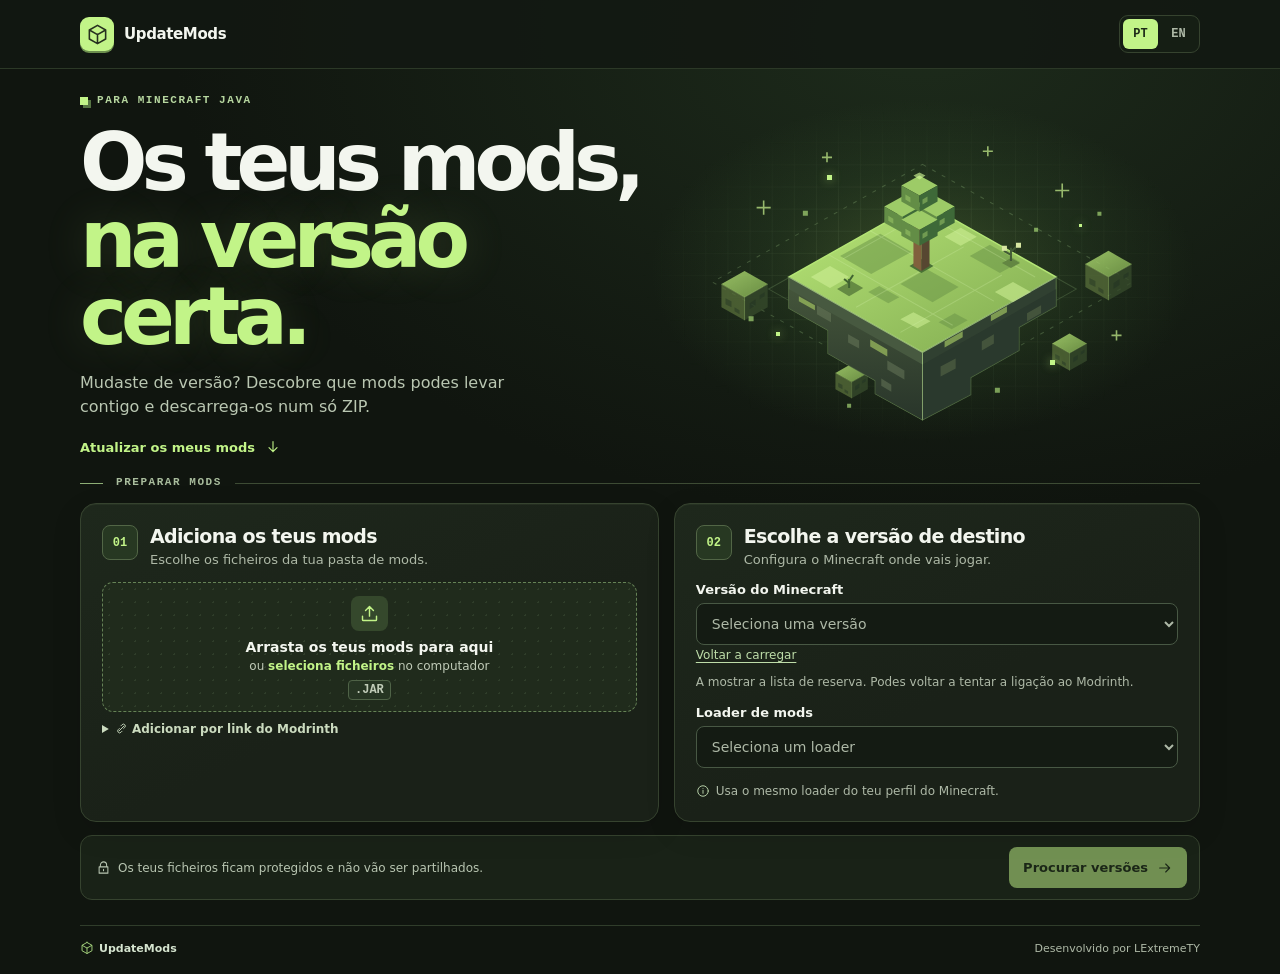
==== index.html @ 9bb4debc "First commit" ====
<!doctype html>
<html lang="pt-PT">
<head>
  <meta charset="utf-8">
  <meta name="viewport" content="width=device-width, initial-scale=1">
  <meta name="theme-color" content="#10150f">
  <meta name="description" data-i18n-content="description" content="Encontra os teus mods de Minecraft Java na versão certa e descarrega tudo num ZIP.">
  <title>UpdateMods — Minecraft Java</title>
  <link rel="icon" href="./assets/favicon.svg" type="image/svg+xml">
  <link rel="stylesheet" href="./assets/styles.css">
  <script type="module" src="./assets/app.js"></script>
</head>
<body>
  <svg xmlns="http://www.w3.org/2000/svg" class="symbols" aria-hidden="true">
    <symbol id="i-cube" viewBox="0 0 24 24"><path d="m12 2.5 8.5 4.8v9.4L12 21.5l-8.5-4.8V7.3L12 2.5ZM4 7.6l8 4.5 8-4.5m-8 4.5v9.1"/></symbol>
    <symbol id="i-upload" viewBox="0 0 24 24"><path d="M12 15V4M7.5 8.5 12 4l4.5 4.5M4 15v4a1 1 0 0 0 1 1h14a1 1 0 0 0 1-1v-4"/></symbol>
    <symbol id="i-arrow" viewBox="0 0 24 24"><path d="M4 12h15m-6-6 6 6-6 6"/></symbol>
    <symbol id="i-download" viewBox="0 0 24 24"><path d="M12 4v11m-4.5-4.5L12 15l4.5-4.5M4 16v3a1 1 0 0 0 1 1h14a1 1 0 0 0 1-1v-3"/></symbol>
    <symbol id="i-lock" viewBox="0 0 24 24"><path d="M7 11V8a5 5 0 0 1 10 0v3M5 11h14v10H5zm7 4v2"/></symbol>
    <symbol id="i-link" viewBox="0 0 24 24"><path d="m9.5 14.5 5-5m-7 7 2-2m5-5 2-2M8 12l-2 2a3.5 3.5 0 0 0 5 5l2-2m-2-10 2-2a3.5 3.5 0 0 1 5 5l-2 2"/></symbol>
    <symbol id="i-close" viewBox="0 0 24 24"><path d="m6 6 12 12M18 6 6 18"/></symbol>
    <symbol id="i-info" viewBox="0 0 24 24"><circle cx="12" cy="12" r="9"/><path d="M12 11v5m0-8h.01"/></symbol>
  </svg>

  <header class="topbar">
    <div class="wrap topbar-inner">
      <a class="brand" href="./">
        <span class="brand-icon"><svg class="icon" aria-hidden="true"><use href="#i-cube"/></svg></span>
        <span>UpdateMods</span>
      </a>
      <div class="language-switch" role="group" data-i18n-label="language" aria-label="Idioma">
        <button type="button" data-language="pt" lang="pt-PT" aria-label="Português" aria-pressed="true">PT</button>
        <button type="button" data-language="en" lang="en" aria-label="English" aria-pressed="false">EN</button>
      </div>
    </div>
  </header>

  <main class="wrap">
    <section class="hero" aria-labelledby="page-title">
      <div class="hero-copy">
        <p class="overline"><span class="pixel"></span> <span data-i18n="heroTag">PARA MINECRAFT JAVA</span></p>
        <h1 id="page-title"><span data-i18n="heroLineOne">Os teus mods,</span><br><em data-i18n="heroLineTwo">na versão certa.</em></h1>
        <p class="intro" data-i18n="intro">Mudaste de versão? Descobre que mods podes levar contigo e descarrega-os num só ZIP.</p>
        <a class="hero-link" href="#workspace"><span data-i18n="heroAction">Atualizar os meus mods</span> <svg class="icon" aria-hidden="true"><use href="#i-arrow"/></svg></a>
      </div>
      <div class="hero-art" aria-hidden="true">
        <img src="./assets/terrain.svg" alt="" width="568" height="348" fetchpriority="high">
        <span class="spark spark-a"></span>
        <span class="spark spark-b"></span>
        <span class="spark spark-c"></span>
        <span class="spark spark-d"></span>
      </div>
    </section>

    <form id="resolver" class="workspace" data-i18n-label="setupAria" aria-label="Configurar pesquisa de mods">
      <div class="section-label" id="workspace"><span class="rail"></span><span data-i18n="setupLabel">PREPARAR MODS</span><span class="rail"></span></div>
      <div class="form-grid">
        <section class="panel" aria-labelledby="files-heading">
          <header class="step-header">
            <span class="step-number" aria-hidden="true">01</span>
            <div><h2 id="files-heading" data-i18n="addMods">Adiciona os teus mods</h2><p data-i18n="addDescription">Escolhe os ficheiros da tua pasta de mods.</p></div>
          </header>
          <label id="drop" class="drop" for="files">
            <span class="drop-icon"><svg class="icon" aria-hidden="true"><use href="#i-upload"/></svg></span>
            <strong data-i18n="dragFiles">Arrasta os teus mods para aqui</strong>
            <span><span data-i18n="or">ou</span> <b data-i18n="selectFiles">seleciona ficheiros</b> <span data-i18n="onComputer">no computador</span></span>
            <span class="file-type">.JAR</span>
          </label>
          <input id="files" class="sr-only" type="file" accept=".jar" multiple>
          <details class="add-project">
            <summary><svg class="icon" aria-hidden="true"><use href="#i-link"/></svg> <span data-i18n="addByLink">Adicionar por link do Modrinth</span></summary>
            <div class="link-entry">
              <input id="project-input" type="text" data-i18n-label="projectInput" aria-label="Link ou nome curto do mod no Modrinth" placeholder="modrinth.com/mod/sodium" autocomplete="off">
              <button id="add-project" class="button secondary compact" type="button" data-i18n="add">Adicionar</button>
            </div>
          </details>
          <div id="selection" class="selection" hidden>
            <div class="selection-head"><strong id="selection-count"></strong><button id="clear" class="text-button" type="button" data-i18n="clear">Limpar tudo</button></div>
            <ul id="selection-list" class="selection-list"></ul>
          </div>
          <p id="file-note" class="notice" role="status" hidden></p>
        </section>

        <section class="panel" aria-labelledby="target-heading">
          <header class="step-header">
            <span class="step-number" aria-hidden="true">02</span>
            <div><h2 id="target-heading" data-i18n="target">Escolhe a versão de destino</h2><p data-i18n="targetDescription">Configura o Minecraft onde vais jogar.</p></div>
          </header>
          <div class="field">
            <label for="game" data-i18n="gameVersion">Versão do Minecraft</label>
            <select id="game" required disabled><option value="" data-i18n="versionsLoading">A carregar versões…</option></select>
            <button id="retry-versions" class="text-button" type="button" hidden data-i18n="retryVersions">Voltar a carregar</button>
            <p id="catalog-note" class="hint" role="status" hidden></p>
          </div>
          <div class="field">
            <label for="loader" data-i18n="loader">Loader de mods</label>
            <select id="loader" required>
              <option value="" data-i18n="chooseLoader">Seleciona um loader</option>
              <option value="fabric">Fabric</option>
              <option value="forge">Forge</option>
              <option value="neoforge">NeoForge</option>
              <option value="quilt">Quilt</option>
              <option value="liteloader">LiteLoader</option>
              <option value="rift">Rift</option>
            </select>
          </div>
          <p class="hint loader-hint"><svg class="icon" aria-hidden="true"><use href="#i-info"/></svg> <span data-i18n="loaderHint">Usa o mesmo loader do teu perfil do Minecraft.</span></p>
        </section>
      </div>
      <div class="run-bar">
        <p class="privacy"><svg class="icon" aria-hidden="true"><use href="#i-lock"/></svg> <span data-i18n="privacy">Os teus ficheiros ficam protegidos e não vão ser partilhados.</span></p>
        <button id="resolve" class="button primary" type="submit" disabled><span data-i18n="search">Procurar versões</span> <svg class="icon" aria-hidden="true"><use href="#i-arrow"/></svg></button>
      </div>
      <p id="resolve-note" class="notice resolve-note" role="status" hidden></p>
    </form>

    <section id="results" class="panel results" aria-labelledby="result-heading" hidden>
      <header class="results-header">
        <div>
          <p class="overline"><span class="pixel"></span> <span data-i18n="results">RESULTADOS</span></p>
          <h2 id="result-heading" tabindex="-1" data-i18n="resultHeading">As versões dos teus mods</h2>
          <p id="result-target" class="result-target"></p>
        </div>
        <div class="result-actions">
          <button id="links" class="button secondary" type="button" data-i18n="saveLinks">Guardar lista de links</button>
          <button id="prepare-zip" class="button primary" type="button"><span data-i18n="prepareZip">Preparar ZIP</span> <svg class="icon" aria-hidden="true"><use href="#i-cube"/></svg></button>
          <a id="download-zip" class="button primary" hidden><span data-i18n="downloadZip">Descarregar ZIP</span> <svg class="icon" aria-hidden="true"><use href="#i-download"/></svg></a>
        </div>
      </header>
      <div id="zip-progress" class="zip-progress" hidden>
        <progress id="zip-meter" value="0" max="1" data-i18n-label="zipProgress" aria-label="Progresso da preparação do ZIP"></progress>
      </div>
      <p id="zip-note" class="notice" role="status" hidden></p>
      <div id="counts" class="counts"></div>
      <ul id="result-list" class="result-list"></ul>
      <p class="hint result-foot" data-i18n="resultFoot">O ZIP inclui os mods compatíveis da tua lista. Confirma no Modrinth se precisam de dependências adicionais.</p>
    </section>
    <noscript><p class="notice error" data-i18n="noscript">Ativa o JavaScript no browser para procurar versões e preparar o ZIP.</p></noscript>
  </main>

  <footer class="wrap footer">
    <span class="footer-brand"><svg class="icon" aria-hidden="true"><use href="#i-cube"/></svg> UpdateMods</span>
    <span data-i18n="credit">Desenvolvido por LExtremeTY</span>
  </footer>
</body>
</html>
---- assets/styles.css ----
:root {
  color-scheme: dark;
  --page: #10150f;
  --panel: #1a2118;
  --border: #36432f;
  --text: #f3f6ef;
  --muted: #aeb9a7;
  --green: #c2f488;
  --green-deep: #273822;
  --mono: ui-monospace, "Cascadia Code", Consolas, monospace;
  font-family: system-ui, -apple-system, "Segoe UI", sans-serif;
}

*, *::before, *::after { box-sizing: border-box; }

body {
  margin: 0;
  min-width: 280px;
  color: var(--text);
  background:
    radial-gradient(ellipse 60rem 39rem at 72% 2rem, #1d2b1b 0%, transparent 78%),
    var(--page);
  font-size: 15px;
}

[hidden] { display: none !important; }
button, input, select { font: inherit; }
button, summary { cursor: pointer; }
a { color: inherit; }
:focus-visible { outline: 2px solid var(--green); outline-offset: 4px; }

.wrap {
  width: min(1120px, calc(100% - 56px));
  margin-inline: auto;
}

.sr-only, .symbols {
  position: absolute;
  width: 1px;
  height: 1px;
  padding: 0;
  overflow: hidden;
  clip-path: inset(50%);
  white-space: nowrap;
}

.icon {
  width: 18px;
  height: 18px;
  flex: none;
  fill: none;
  stroke: currentColor;
  stroke-width: 1.65;
  stroke-linecap: round;
  stroke-linejoin: round;
}

.topbar {
  border-bottom: 1px solid #2c3927;
  background: #121812db;
}

.topbar-inner {
  display: flex;
  align-items: center;
  justify-content: space-between;
  gap: 12px;
  min-height: 68px;
}

.brand, .hero-link {
  display: inline-flex;
  align-items: center;
  gap: 10px;
  text-decoration: none;
}

.brand { font-weight: 790; letter-spacing: -.025em; }

.brand-icon {
  width: 34px;
  height: 34px;
  display: grid;
  place-items: center;
  color: #26301f;
  border-radius: 9px;
  background: var(--green);
  box-shadow: 0 2px 0 #6c8e4e;
}

.brand-icon .icon { width: 23px; height: 23px; }

.language-switch {
  display: inline-flex;
  gap: 3px;
  padding: 3px;
  border: 1px solid var(--border);
  border-radius: 9px;
  background: #151e14;
}

.language-switch button {
  min-width: 35px;
  min-height: 30px;
  padding: 4px 7px;
  border: 0;
  border-radius: 6px;
  background: transparent;
  color: var(--muted);
  font: 700 12px var(--mono);
}

.language-switch button:hover { color: var(--text); }
.language-switch button[aria-pressed="true"] { background: var(--green); color: #1d2a18; }
.language-switch button:disabled { cursor: default; }

.hero {
  position: relative;
  display: grid;
  grid-template-columns: 1.04fr 1fr;
  align-items: center;
  min-height: 345px;
  padding: 25px 0 20px;
}

.hero-copy { position: relative; z-index: 1; }

.overline, .section-label {
  display: flex;
  align-items: center;
  gap: 9px;
  margin: 0;
  color: #b6d69f;
  font: 700 11px/1.25 var(--mono);
  letter-spacing: .14em;
}

.pixel {
  width: 8px;
  height: 8px;
  flex: none;
  background: var(--green);
  box-shadow: 3px 3px 0 #567443;
}

.hero h1 {
  margin: 17px 0 15px;
  font-size: clamp(48px, 6.2vw, 84px);
  line-height: .97;
  letter-spacing: -.075em;
}

.hero h1 em {
  color: var(--green);
  font-style: normal;
  text-shadow: 0 0 45px #c2f48825;
}

.intro {
  max-width: 435px;
  margin: 0;
  color: #bac7b2;
  font-size: 16px;
  line-height: 1.55;
}

.hero-link {
  margin-top: 18px;
  color: var(--green);
  font-size: 13px;
  font-weight: 730;
}

.hero-link:hover { text-decoration: underline; text-underline-offset: 4px; }
.hero-link .icon { width: 16px; transform: rotate(90deg); }

.hero-art { position: relative; margin: -9px -10px -4px -12px; }
.hero-art img { display: block; width: 100%; height: auto; }

.spark {
  position: absolute;
  width: 5px;
  height: 5px;
  background: #c2f488;
  box-shadow: 0 0 10px #b9ef7aaa;
  animation: drift 4.8s ease-in-out infinite alternate;
}

.spark-a { left: 33%; top: 22%; }
.spark-b { left: 77%; top: 36%; width: 3px; height: 3px; animation-delay: -1.8s; }
.spark-c { left: 24%; top: 67%; width: 4px; height: 4px; animation-delay: -3.5s; }
.spark-d { left: 72%; top: 75%; animation-delay: -2.7s; }

@keyframes drift {
  from { opacity: .25; transform: translateY(4px); }
  to { opacity: .95; transform: translateY(-9px); }
}

.workspace { scroll-margin-top: 20px; }

.section-label {
  gap: 13px;
  margin-bottom: 13px;
  color: #a9bd9d;
}

.rail { height: 1px; flex: 1; background: #3d4b34; }
.rail:first-child { flex: 0 0 23px; background: #8dae75; }

.form-grid {
  display: grid;
  grid-template-columns: 1.1fr 1fr;
  gap: 15px;
}

.panel {
  min-width: 0;
  padding: 21px;
  border: 1px solid var(--border);
  border-radius: 16px;
  background: linear-gradient(155deg, #1e281c 0%, var(--panel) 57%);
  box-shadow: 0 10px 30px #070a061f, inset 0 1px #bce5940d;
}

.step-header {
  display: flex;
  gap: 12px;
  align-items: flex-start;
  margin-bottom: 15px;
}

.step-number {
  min-width: 36px;
  height: 35px;
  display: grid;
  place-items: center;
  border: 1px solid #526646;
  border-radius: 8px;
  color: var(--green);
  background: var(--green-deep);
  font: 700 12px var(--mono);
}

.step-header h2 {
  margin: 0;
  font-size: 19px;
  line-height: 1.23;
  letter-spacing: -.035em;
}

.step-header p {
  margin: 4px 0 0;
  color: var(--muted);
  font-size: 13px;
}

.drop {
  display: flex;
  flex-direction: column;
  align-items: center;
  gap: 4px;
  padding: 13px 10px 11px;
  border: 1px dashed #658256;
  border-radius: 11px;
  text-align: center;
  background:
    radial-gradient(#83a47327 1px, transparent 1px) 0 0 / 13px 13px,
    #202b1c;
  cursor: pointer;
  transition: background-color .18s, border-color .18s;
}

.drop:hover, .drop.dragging { border-color: var(--green); background-color: #2a3924; }
.drop:has(+ input:focus-visible) { outline: 2px solid var(--green); outline-offset: 3px; }
.drop.disabled { opacity: .62; cursor: default; }
.drop strong { font-size: 14px; }
.drop > span:not(.drop-icon) { color: #c0cbb8; font-size: 12px; }
.drop b { color: var(--green); font-weight: 680; }

.drop-icon {
  display: grid;
  place-items: center;
  width: 37px;
  height: 35px;
  margin-bottom: 4px;
  border-radius: 8px;
  background: #35482c;
  color: var(--green);
}

.drop-icon .icon { width: 21px; height: 21px; }

.drop .file-type {
  margin-top: 3px;
  padding: 2px 6px;
  border: 1px solid #4f6347;
  border-radius: 4px;
  background: #263523;
  font: 700 10px var(--mono);
}

.add-project { margin-top: 10px; }

.add-project summary {
  width: fit-content;
  max-width: 100%;
  color: #cbdbbf;
  font-size: 12px;
  font-weight: 620;
}

.add-project summary:hover { color: var(--green); }
.add-project summary .icon { width: 13px; height: 13px; vertical-align: -.16em; }

.link-entry { display: flex; gap: 8px; margin-top: 8px; }
.link-entry input { min-width: 0; flex: 1; }

.field + .field { margin-top: 14px; }

.field label {
  display: block;
  margin-bottom: 6px;
  font-size: 13px;
  font-weight: 720;
}

.field select, .link-entry input {
  min-height: 42px;
  padding: 0 11px;
  color: var(--text);
  border: 1px solid #485844;
  border-radius: 8px;
  background: #141b13;
  font-size: 14px;
}

.field select { width: 100%; }
.field select:invalid, .link-entry input::placeholder { color: var(--muted); }
.field select:disabled { opacity: .75; }

.hint {
  margin: 8px 0 0;
  color: var(--muted);
  font-size: 12px;
  line-height: 1.5;
}

.loader-hint { display: flex; align-items: center; gap: 6px; margin-top: 14px; }
.loader-hint .icon { width: 14px; height: 14px; color: #b9d2aa; }

.selection {
  margin-top: 13px;
  padding-top: 10px;
  border-top: 1px solid var(--border);
}

.selection-head, .selection-list li {
  display: flex;
  align-items: center;
  justify-content: space-between;
  gap: 10px;
  font-size: 12px;
}

.selection-list, .result-list { list-style: none; padding: 0; margin: 0; }
.selection-list { margin-top: 5px; max-height: 132px; overflow: auto; }

.selection-list li {
  min-height: 30px;
  padding-right: 4px;
  color: var(--muted);
}

.selection-list li span { overflow: hidden; text-overflow: ellipsis; white-space: nowrap; }

.text-button {
  padding: 3px 0;
  border: 0;
  background: transparent;
  color: #bedda9;
  text-decoration: underline;
  text-underline-offset: 3px;
  font-size: 12px;
  white-space: nowrap;
}

.text-button:hover { color: var(--green); }

.run-bar {
  display: flex;
  align-items: center;
  justify-content: space-between;
  gap: 12px;
  margin-top: 13px;
  padding: 11px 12px 11px 15px;
  border: 1px solid var(--border);
  border-radius: 12px;
  background: #192217;
}

.privacy {
  display: flex;
  align-items: center;
  gap: 7px;
  margin: 0;
  color: #b8c5b1;
  font-size: 12px;
}

.privacy .icon { width: 15px; height: 15px; }

.button {
  display: inline-flex;
  align-items: center;
  justify-content: center;
  gap: 9px;
  min-height: 41px;
  padding: 9px 13px;
  border: 1px solid transparent;
  border-radius: 8px;
  font-size: 13px;
  font-weight: 760;
  line-height: 1.2;
  text-decoration: none;
  text-align: center;
  transition: background-color .17s, border-color .17s, transform .17s;
}

.button .icon { width: 16px; height: 16px; }
.button.primary { background: var(--green); color: #1d2a18; }
.button.primary:hover:not(:disabled) { background: #d7ffaa; transform: translateY(-1px); }
.button.secondary { background: #252f22; color: #e2ebde; border-color: #485844; }
.button.secondary:hover:not(:disabled) { border-color: #91aa80; }
.button:disabled { opacity: .52; cursor: not-allowed; }
.button.compact { min-height: 37px; padding: 7px 10px; }

.notice {
  margin: 10px 0 0;
  padding: 8px 10px;
  border: 1px solid #405639;
  border-radius: 7px;
  color: #dcf1d3;
  background: #263623;
  font-size: 13px;
  overflow-wrap: anywhere;
}

.notice.error {
  border-color: #604c34;
  color: #ffd8af;
  background: #362b20;
}

.results { margin-top: 19px; }

.results-header {
  display: flex;
  flex-wrap: wrap;
  align-items: flex-end;
  justify-content: space-between;
  gap: 14px;
}

.results-header h2 {
  margin: 6px 0 0;
  font-size: clamp(22px, 3vw, 29px);
  letter-spacing: -.04em;
}

.result-target { margin: 4px 0 0; color: var(--muted); font-size: 13px; }
.result-actions { display: flex; flex-wrap: wrap; gap: 7px; }
.zip-progress { margin-top: 14px; }
.zip-progress progress { display: block; width: 100%; height: 8px; accent-color: var(--green); }
.counts { display: flex; flex-wrap: wrap; gap: 6px; margin: 13px 0 8px; }

.tag {
  display: inline-block;
  padding: 4px 8px;
  border: 1px solid #4a5646;
  border-radius: 99px;
  color: #e0e8dc;
  background: #283227;
  font-size: 11px;
  line-height: 1.2;
}

.tag.available { border-color: #546d44; color: #d8f8bf; background: #2b3d25; }
.tag.unavailable, .tag.error { border-color: #6b5138; color: #ffd6ae; background: #392e23; }

.result-row {
  display: grid;
  grid-template-columns: minmax(0, 1fr) auto;
  gap: 4px 12px;
  align-items: center;
  padding: 11px 0;
  border-top: 1px solid var(--border);
}

.result-row strong, .result-row small { display: block; overflow-wrap: anywhere; }
.result-row small { margin-top: 3px; color: var(--muted); line-height: 1.4; }
.result-meta { display: flex; flex-wrap: wrap; align-items: center; justify-content: flex-end; gap: 8px; }
.result-row a { color: var(--green); font-size: 12px; text-underline-offset: 3px; }
.result-row details { grid-column: 1 / -1; }
.result-foot { margin-top: 6px; }

.footer {
  display: flex;
  align-items: center;
  justify-content: space-between;
  gap: 8px;
  margin-top: 25px;
  padding: 15px 0 19px;
  border-top: 1px solid #303d2b;
  color: var(--muted);
  font-size: 11px;
}

.footer-brand { display: flex; align-items: center; gap: 5px; color: #d6e5d0; font-weight: 700; }
.footer-brand .icon { width: 14px; height: 14px; color: #a4d27c; }

@media (max-width: 850px) {
  .wrap { width: calc(100% - 36px); }
  .hero { min-height: 295px; }
  .hero h1 { font-size: clamp(44px, 7.6vw, 66px); }
}

@media (max-width: 670px) {
  .hero { grid-template-columns: 1fr; min-height: 0; padding: 27px 0 13px; }
  .hero h1 { font-size: clamp(46px, 11vw, 67px); }
  .hero-art { width: min(80%, 340px); margin: -17px -15px -2px auto; }
  .form-grid { grid-template-columns: 1fr; gap: 10px; }
  .section-label { margin-bottom: 10px; }
}

@media (max-width: 420px) {
  .wrap { width: calc(100% - 28px); }
  .topbar-inner { min-height: 56px; }
  .hero-art { margin-top: -5px; width: min(73%, 260px); }
  .panel { padding: 15px; border-radius: 12px; }
  .run-bar { align-items: stretch; flex-direction: column-reverse; }
  .privacy { justify-content: center; }
  .result-row { grid-template-columns: 1fr; }
  .result-meta { justify-content: flex-start; }
  .footer { flex-wrap: wrap; }
}

@media (prefers-reduced-motion: reduce) {
  *, *::before, *::after { animation: none !important; transition: none !important; }
}
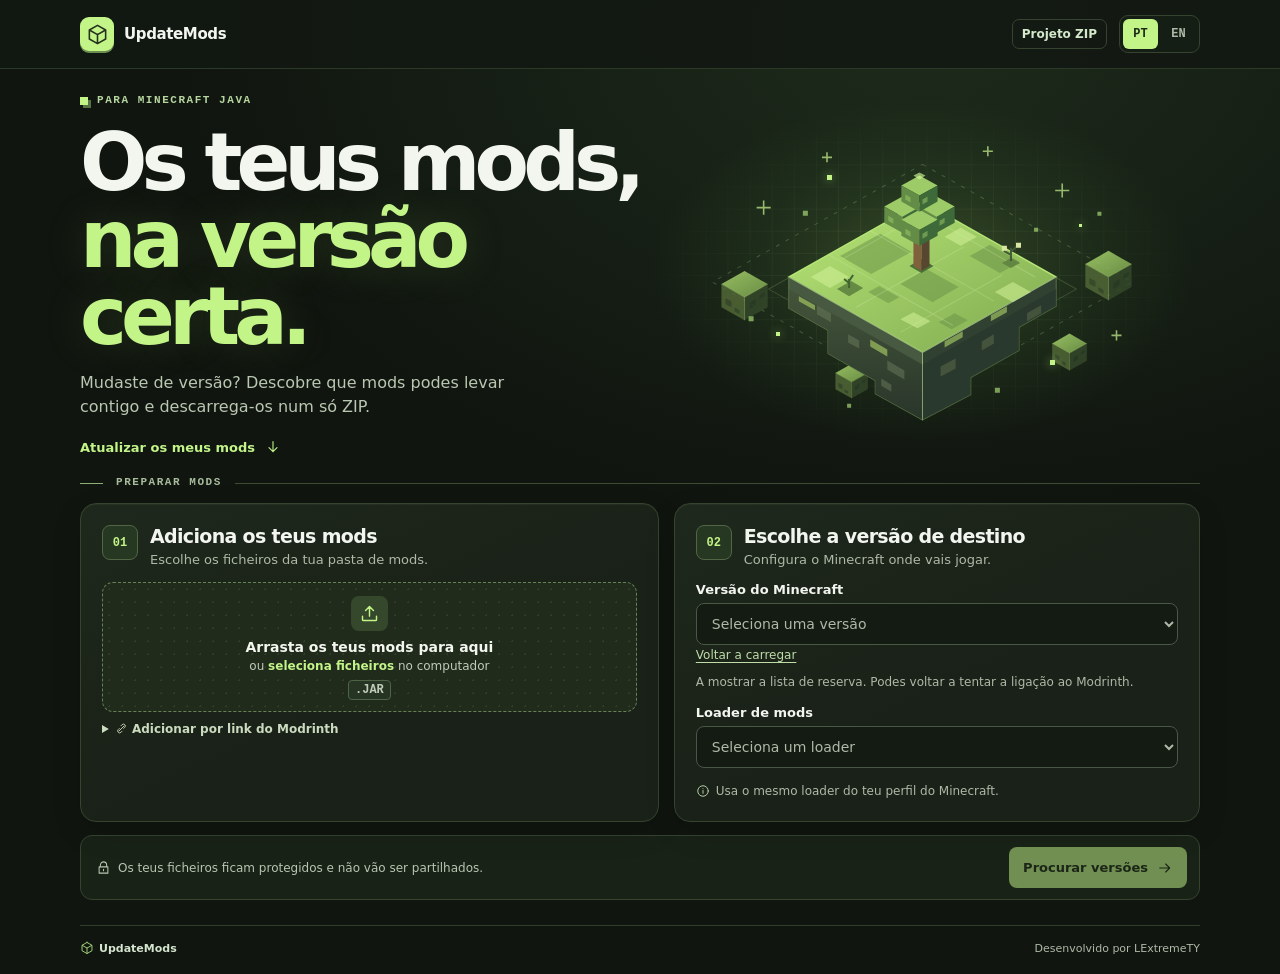
==== commit c2a77de6: "Own plugins update" ====
--- a/index.html
+++ b/index.html
@@ -28,9 +28,12 @@
         <span class="brand-icon"><svg class="icon" aria-hidden="true"><use href="#i-cube"/></svg></span>
         <span>UpdateMods</span>
       </a>
-      <div class="language-switch" role="group" data-i18n-label="language" aria-label="Idioma">
-        <button type="button" data-language="pt" lang="pt-PT" aria-label="Português" aria-pressed="true">PT</button>
-        <button type="button" data-language="en" lang="en" aria-label="English" aria-pressed="false">EN</button>
+      <div class="topbar-actions">
+        <a class="nav-link" href="./project.html" data-i18n="projectNav">Projeto ZIP</a>
+        <div class="language-switch" role="group" data-i18n-label="language" aria-label="Idioma">
+          <button type="button" data-language="pt" lang="pt-PT" aria-label="Português" aria-pressed="true">PT</button>
+          <button type="button" data-language="en" lang="en" aria-label="English" aria-pressed="false">EN</button>
+        </div>
       </div>
     </div>
   </header>
--- a/assets/styles.css
+++ b/assets/styles.css
@@ -547,3 +547,38 @@
 @media (prefers-reduced-motion: reduce) {
   *, *::before, *::after { animation: none !important; transition: none !important; }
 }
+
+.topbar-actions {
+  display: flex;
+  align-items: center;
+  gap: 12px;
+}
+
+.nav-link {
+  padding: 7px 9px;
+  border: 1px solid var(--border);
+  border-radius: 7px;
+  color: #d3e9c9;
+  font-size: 12px;
+  font-weight: 680;
+  text-decoration: none;
+  white-space: nowrap;
+}
+
+.nav-link:hover { border-color: #7c9c6a; color: var(--green); }
+.project-hero h1 { font-size: clamp(42px, 5.3vw, 72px); }
+.project-scope { max-width: 365px; margin-top: 14px; }
+.project-changes { margin-top: 14px; }
+.project-changes code { color: #c9e7ba; font: 12px var(--mono); }
+.project-changes .result-meta { font: 12px var(--mono); overflow-wrap: anywhere; }
+
+@media (max-width: 420px) {
+  .topbar-actions { gap: 5px; }
+  .nav-link { padding: 5px; }
+  .language-switch button { min-width: 28px; }
+  .project-hero h1 { font-size: clamp(33px, 9vw, 44px); }
+}
+
+@media (max-width: 340px) {
+  .topbar-inner { flex-wrap: wrap; padding-block: 8px; }
+}
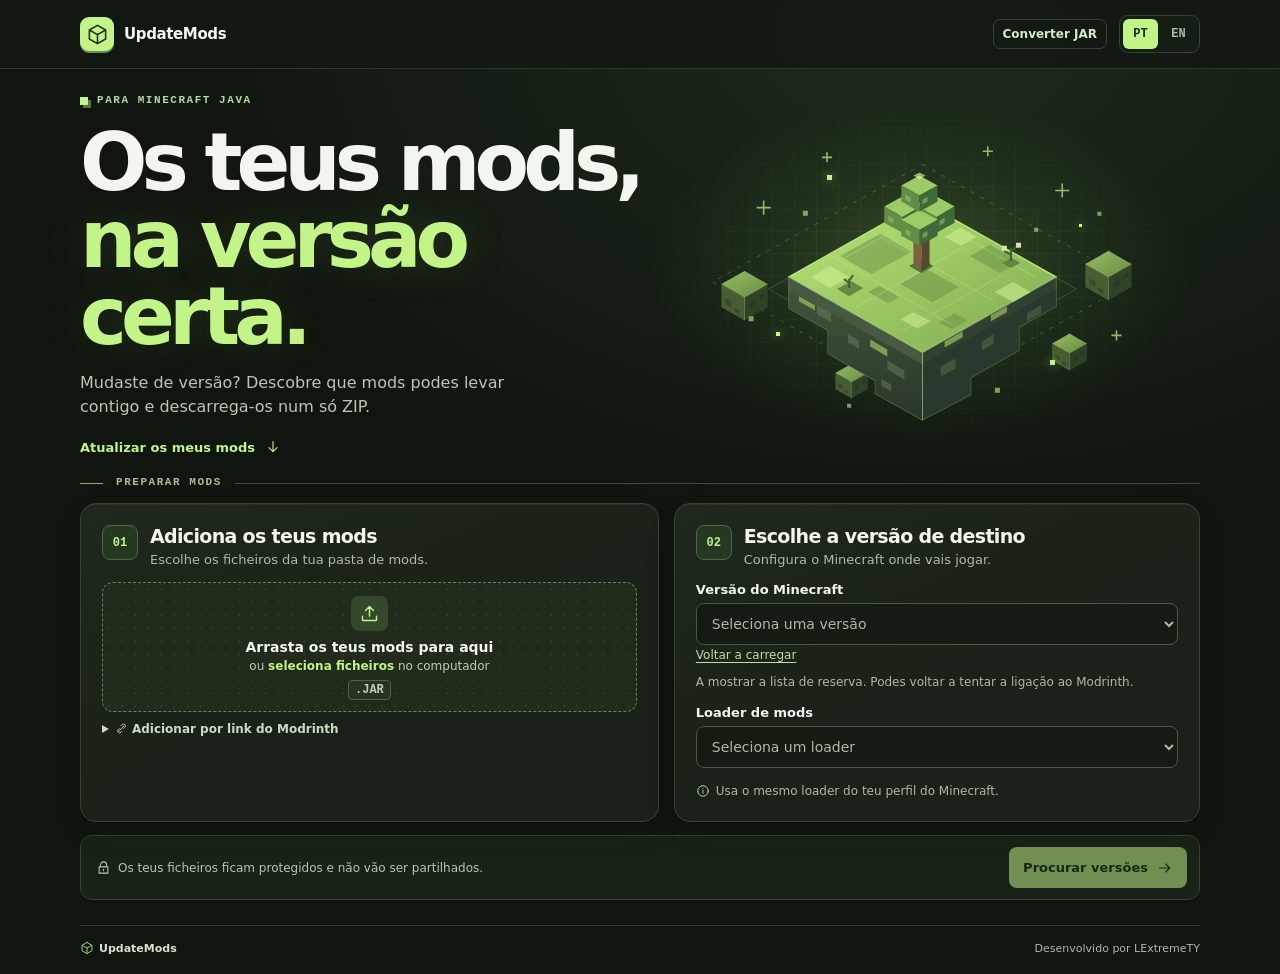
==== commit 7095a0b2: "Fix" ====
--- a/index.html
+++ b/index.html
@@ -29,7 +29,7 @@
         <span>UpdateMods</span>
       </a>
       <div class="topbar-actions">
-        <a class="nav-link" href="./project.html" data-i18n="projectNav">Projeto ZIP</a>
+        <a class="nav-link" href="./converter.html" data-i18n="converterNav">Converter JAR</a>
         <div class="language-switch" role="group" data-i18n-label="language" aria-label="Idioma">
           <button type="button" data-language="pt" lang="pt-PT" aria-label="Português" aria-pressed="true">PT</button>
           <button type="button" data-language="en" lang="en" aria-label="English" aria-pressed="false">EN</button>
--- a/assets/styles.css
+++ b/assets/styles.css
@@ -566,19 +566,17 @@
 }
 
 .nav-link:hover { border-color: #7c9c6a; color: var(--green); }
-.project-hero h1 { font-size: clamp(42px, 5.3vw, 72px); }
-.project-scope { max-width: 365px; margin-top: 14px; }
-.project-changes { margin-top: 14px; }
-.project-changes code { color: #c9e7ba; font: 12px var(--mono); }
-.project-changes .result-meta { font: 12px var(--mono); overflow-wrap: anywhere; }
+.converter-hero h1 { font-size: clamp(40px, 5.4vw, 74px); }
+.converter-scope { max-width: 370px; }
+.converter-summary { display: flex; flex-wrap: wrap; gap: 7px; margin-top: 14px; }
 
 @media (max-width: 420px) {
   .topbar-actions { gap: 5px; }
   .nav-link { padding: 5px; }
   .language-switch button { min-width: 28px; }
-  .project-hero h1 { font-size: clamp(33px, 9vw, 44px); }
-}
-
-@media (max-width: 340px) {
+  .converter-hero h1 { font-size: clamp(33px, 9vw, 45px); }
+}
+
+@media (max-width: 345px) {
   .topbar-inner { flex-wrap: wrap; padding-block: 8px; }
 }
